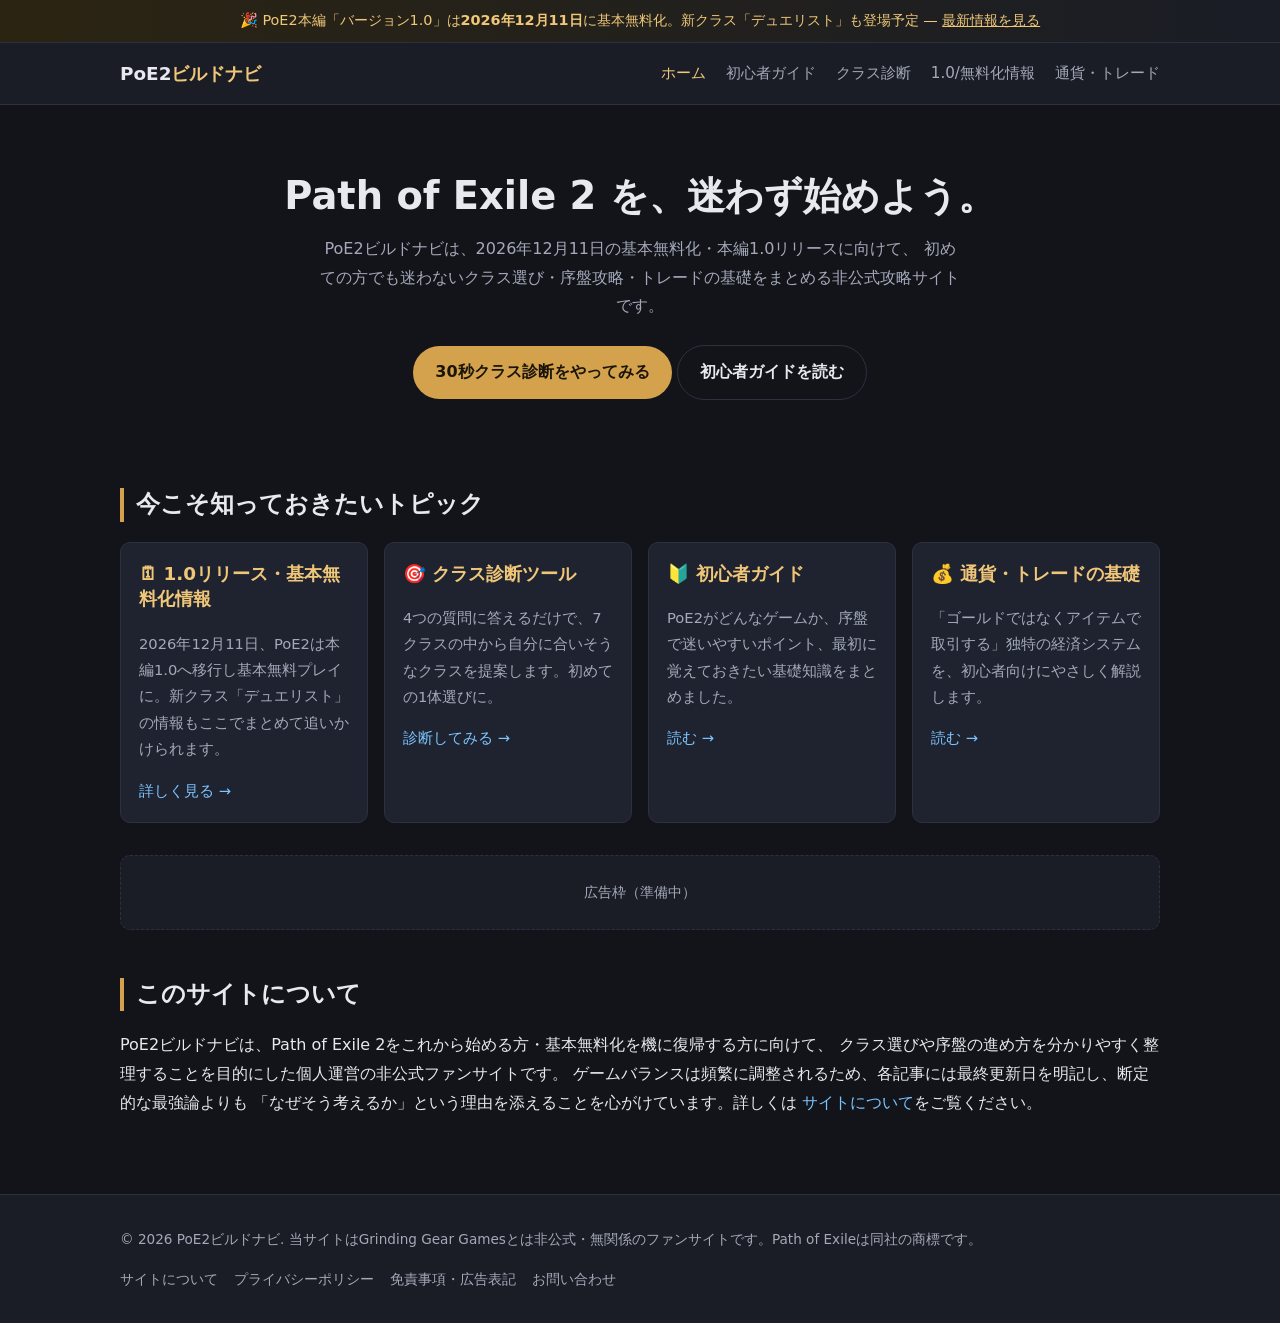
==== index.html @ a137e6c0 "Launch PoE2ビルドナビ: initial static site (MVP) Empty repo initialized as the company's sole/primary ven" ====
<!DOCTYPE html>
<html lang="ja">
<head>
<meta charset="UTF-8">
<meta name="viewport" content="width=device-width, initial-scale=1.0">
<title>PoE2ビルドナビ | Path of Exile 2 初心者ガイド・クラス診断</title>
<meta name="description" content="Path of Exile 2（PoE2）の初心者向け攻略サイト。2026年12月11日の基本無料アップデート情報、クラス診断ツール、通貨・トレードの基礎をわかりやすく解説します。">
<link rel="canonical" href="/">
<meta property="og:type" content="website">
<meta property="og:title" content="PoE2ビルドナビ | Path of Exile 2 初心者ガイド・クラス診断">
<meta property="og:description" content="PoE2の初心者向け攻略サイト。1.0/基本無料化アップデート情報、クラス診断、通貨・トレード解説。">
<meta property="og:url" content="/">
<meta name="twitter:card" content="summary">
<link rel="icon" href="/assets/favicon.svg" type="image/svg+xml">
<link rel="stylesheet" href="/assets/css/style.css">
<script type="application/ld+json">
{
  "@context": "https://schema.org",
  "@type": "WebSite",
  "name": "PoE2ビルドナビ",
  "url": "/",
  "description": "Path of Exile 2の初心者向け攻略サイト。クラス診断、初心者ガイド、通貨・トレード解説、1.0/基本無料化情報を掲載。"
}
</script>
</head>
<body>

<div class="countdown-banner">
  🎉 PoE2本編「バージョン1.0」は<strong>2026年12月11日</strong>に基本無料化。新クラス「デュエリスト」も登場予定 —
  <a href="/guides/version-1-0.html">最新情報を見る</a>
</div>
<header class="site-header">
  <div class="container">
    <a href="/" class="logo">PoE2<span>ビルドナビ</span></a>
    <button class="nav-toggle" aria-label="メニュー" aria-expanded="false">☰</button>
    <nav class="main-nav">
      <ul>
        <li><a href="/">ホーム</a></li>
        <li><a href="/guides/beginner.html">初心者ガイド</a></li>
        <li><a href="/classes/index.html">クラス診断</a></li>
        <li><a href="/guides/version-1-0.html">1.0/無料化情報</a></li>
        <li><a href="/guides/currency-trading.html">通貨・トレード</a></li>
      </ul>
    </nav>
  </div>
</header>

<main>
  <section class="hero container">
    <h1>Path of Exile 2 を、迷わず始めよう。</h1>
    <p class="lead">
      PoE2ビルドナビは、2026年12月11日の基本無料化・本編1.0リリースに向けて、
      初めての方でも迷わないクラス選び・序盤攻略・トレードの基礎をまとめる非公式攻略サイトです。
    </p>
    <a class="btn" href="/classes/index.html">30秒クラス診断をやってみる</a>
    <a class="btn secondary" href="/guides/beginner.html">初心者ガイドを読む</a>
  </section>

  <section class="container">
    <h2>今こそ知っておきたいトピック</h2>
    <div class="card-grid">
      <div class="card">
        <h3>🗓 1.0リリース・基本無料化情報</h3>
        <p>2026年12月11日、PoE2は本編1.0へ移行し基本無料プレイに。新クラス「デュエリスト」の情報もここでまとめて追いかけられます。</p>
        <p><a href="/guides/version-1-0.html">詳しく見る →</a></p>
      </div>
      <div class="card">
        <h3>🎯 クラス診断ツール</h3>
        <p>4つの質問に答えるだけで、7クラスの中から自分に合いそうなクラスを提案します。初めての1体選びに。</p>
        <p><a href="/classes/index.html">診断してみる →</a></p>
      </div>
      <div class="card">
        <h3>🔰 初心者ガイド</h3>
        <p>PoE2がどんなゲームか、序盤で迷いやすいポイント、最初に覚えておきたい基礎知識をまとめました。</p>
        <p><a href="/guides/beginner.html">読む →</a></p>
      </div>
      <div class="card">
        <h3>💰 通貨・トレードの基礎</h3>
        <p>「ゴールドではなくアイテムで取引する」独特の経済システムを、初心者向けにやさしく解説します。</p>
        <p><a href="/guides/currency-trading.html">読む →</a></p>
      </div>
    </div>
  </section>

  <div class="container">
    <div class="ad-slot">広告枠（準備中）</div>
  </div>

  <section class="container">
    <h2>このサイトについて</h2>
    <p>
      PoE2ビルドナビは、Path of Exile 2をこれから始める方・基本無料化を機に復帰する方に向けて、
      クラス選びや序盤の進め方を分かりやすく整理することを目的にした個人運営の非公式ファンサイトです。
      ゲームバランスは頻繁に調整されるため、各記事には最終更新日を明記し、断定的な最強論よりも
      「なぜそう考えるか」という理由を添えることを心がけています。詳しくは
      <a href="/about.html">サイトについて</a>をご覧ください。
    </p>
  </section>
</main>

<footer class="site-footer">
  <div class="container">
    <div>&copy; 2026 PoE2ビルドナビ. 当サイトはGrinding Gear Gamesとは非公式・無関係のファンサイトです。Path of Exileは同社の商標です。</div>
    <div class="footer-links">
      <a href="/about.html">サイトについて</a>
      <a href="/privacy.html">プライバシーポリシー</a>
      <a href="/disclaimer.html">免責事項・広告表記</a>
      <a href="/contact.html">お問い合わせ</a>
    </div>
  </div>
</footer>
<script src="/assets/js/main.js"></script>
</body>
</html>
---- assets/css/style.css ----
/* PoE2 Build Navi JP - base stylesheet */
:root {
  --bg: #12141a;
  --bg-alt: #1a1d26;
  --card: #1f2330;
  --border: #2c3140;
  --text: #e7e9ee;
  --text-dim: #a3a9b8;
  --accent: #d4a24c;
  --accent-strong: #f0c778;
  --link: #7cc4ff;
  --danger: #e3665c;
  --radius: 10px;
  --maxw: 1080px;
}

* { box-sizing: border-box; }

html { scroll-behavior: smooth; }

body {
  margin: 0;
  background: var(--bg);
  color: var(--text);
  font-family: "Hiragino Kaku Gothic ProN", "Yu Gothic", "Noto Sans JP", system-ui, -apple-system, sans-serif;
  line-height: 1.8;
}

a { color: var(--link); text-decoration: none; }
a:hover { text-decoration: underline; }

img { max-width: 100%; }

.container {
  max-width: var(--maxw);
  margin: 0 auto;
  padding: 0 20px;
}

/* Header */
.site-header {
  background: var(--bg-alt);
  border-bottom: 1px solid var(--border);
  position: sticky;
  top: 0;
  z-index: 50;
}
.site-header .container {
  display: flex;
  align-items: center;
  justify-content: space-between;
  padding-top: 14px;
  padding-bottom: 14px;
  gap: 16px;
}
.logo {
  font-weight: 700;
  font-size: 1.15rem;
  color: var(--text);
  white-space: nowrap;
}
.logo span { color: var(--accent-strong); }

.nav-toggle {
  display: none;
  background: none;
  border: 1px solid var(--border);
  color: var(--text);
  border-radius: 6px;
  padding: 6px 10px;
  font-size: 1rem;
  cursor: pointer;
}

.main-nav ul {
  list-style: none;
  display: flex;
  gap: 20px;
  margin: 0;
  padding: 0;
  flex-wrap: wrap;
}
.main-nav a {
  color: var(--text-dim);
  font-size: 0.95rem;
}
.main-nav a:hover, .main-nav a.active { color: var(--accent-strong); }

/* Hero / countdown banner */
.countdown-banner {
  background: linear-gradient(90deg, #2b2412, #1a1d26);
  border-bottom: 1px solid var(--border);
  color: var(--accent-strong);
  font-size: 0.9rem;
  text-align: center;
  padding: 8px 12px;
}
.countdown-banner a { color: var(--accent-strong); text-decoration: underline; }

.hero {
  padding: 56px 0 40px;
  text-align: center;
}
.hero h1 {
  font-size: clamp(1.6rem, 4vw, 2.4rem);
  margin: 0 0 12px;
}
.hero p.lead {
  color: var(--text-dim);
  max-width: 640px;
  margin: 0 auto 24px;
}

.btn {
  display: inline-block;
  background: var(--accent);
  color: #1a1508;
  font-weight: 700;
  padding: 12px 22px;
  border-radius: 999px;
  border: none;
  cursor: pointer;
  font-size: 1rem;
}
.btn:hover { background: var(--accent-strong); text-decoration: none; }
.btn.secondary {
  background: transparent;
  border: 1px solid var(--border);
  color: var(--text);
}

/* Content sections */
main { padding: 8px 0 60px; }

section { margin: 40px 0; }

h1, h2, h3 { line-height: 1.4; }
h2 {
  font-size: 1.5rem;
  border-left: 4px solid var(--accent);
  padding-left: 12px;
  margin-top: 48px;
}
h3 { font-size: 1.15rem; color: var(--accent-strong); }

.card-grid {
  display: grid;
  grid-template-columns: repeat(auto-fill, minmax(220px, 1fr));
  gap: 16px;
  margin-top: 20px;
}
.card {
  background: var(--card);
  border: 1px solid var(--border);
  border-radius: var(--radius);
  padding: 18px;
}
.card h3 { margin-top: 0; }
.card p { color: var(--text-dim); font-size: 0.92rem; margin-bottom: 0; }

table {
  width: 100%;
  border-collapse: collapse;
  margin: 20px 0;
  font-size: 0.95rem;
}
th, td {
  border: 1px solid var(--border);
  padding: 10px 12px;
  text-align: left;
}
th { background: var(--bg-alt); color: var(--accent-strong); }
tr:nth-child(even) td { background: rgba(255,255,255,0.02); }

.note {
  background: var(--bg-alt);
  border: 1px solid var(--border);
  border-left: 4px solid var(--link);
  padding: 14px 16px;
  border-radius: 6px;
  font-size: 0.92rem;
  color: var(--text-dim);
}
.note.warn { border-left-color: var(--danger); }
.note strong { color: var(--text); }

.ad-slot {
  background: var(--bg-alt);
  border: 1px dashed var(--border);
  border-radius: var(--radius);
  padding: 24px;
  text-align: center;
  color: var(--text-dim);
  font-size: 0.85rem;
  margin: 32px 0;
}

.breadcrumb {
  font-size: 0.85rem;
  color: var(--text-dim);
  margin: 18px 0 0;
}
.breadcrumb a { color: var(--text-dim); }

/* Diagnosis quiz */
.quiz-card {
  background: var(--card);
  border: 1px solid var(--border);
  border-radius: var(--radius);
  padding: 24px;
  margin-top: 24px;
}
.quiz-q { margin-bottom: 22px; }
.quiz-q p.q-title { font-weight: 700; margin-bottom: 10px; }
.quiz-q label {
  display: block;
  background: var(--bg-alt);
  border: 1px solid var(--border);
  border-radius: 8px;
  padding: 10px 14px;
  margin-bottom: 8px;
  cursor: pointer;
}
.quiz-q label:hover { border-color: var(--accent); }
.quiz-q input { margin-right: 8px; }
#quiz-result {
  margin-top: 20px;
  padding: 20px;
  border-radius: var(--radius);
  background: var(--bg-alt);
  border: 1px solid var(--accent);
  display: none;
}
#quiz-result.show { display: block; }
#quiz-result h3 { margin-top: 0; }

/* Footer */
.site-footer {
  background: var(--bg-alt);
  border-top: 1px solid var(--border);
  padding: 32px 0;
  color: var(--text-dim);
  font-size: 0.85rem;
}
.site-footer .container {
  display: flex;
  flex-wrap: wrap;
  justify-content: space-between;
  gap: 16px;
}
.footer-links { display: flex; gap: 16px; flex-wrap: wrap; }
.footer-links a { color: var(--text-dim); }

@media (max-width: 720px) {
  .nav-toggle { display: block; }
  .main-nav {
    display: none;
    width: 100%;
    order: 3;
  }
  .main-nav.open { display: block; }
  .main-nav ul { flex-direction: column; gap: 4px; padding: 12px 0; }
  .site-header .container { flex-wrap: wrap; }
}
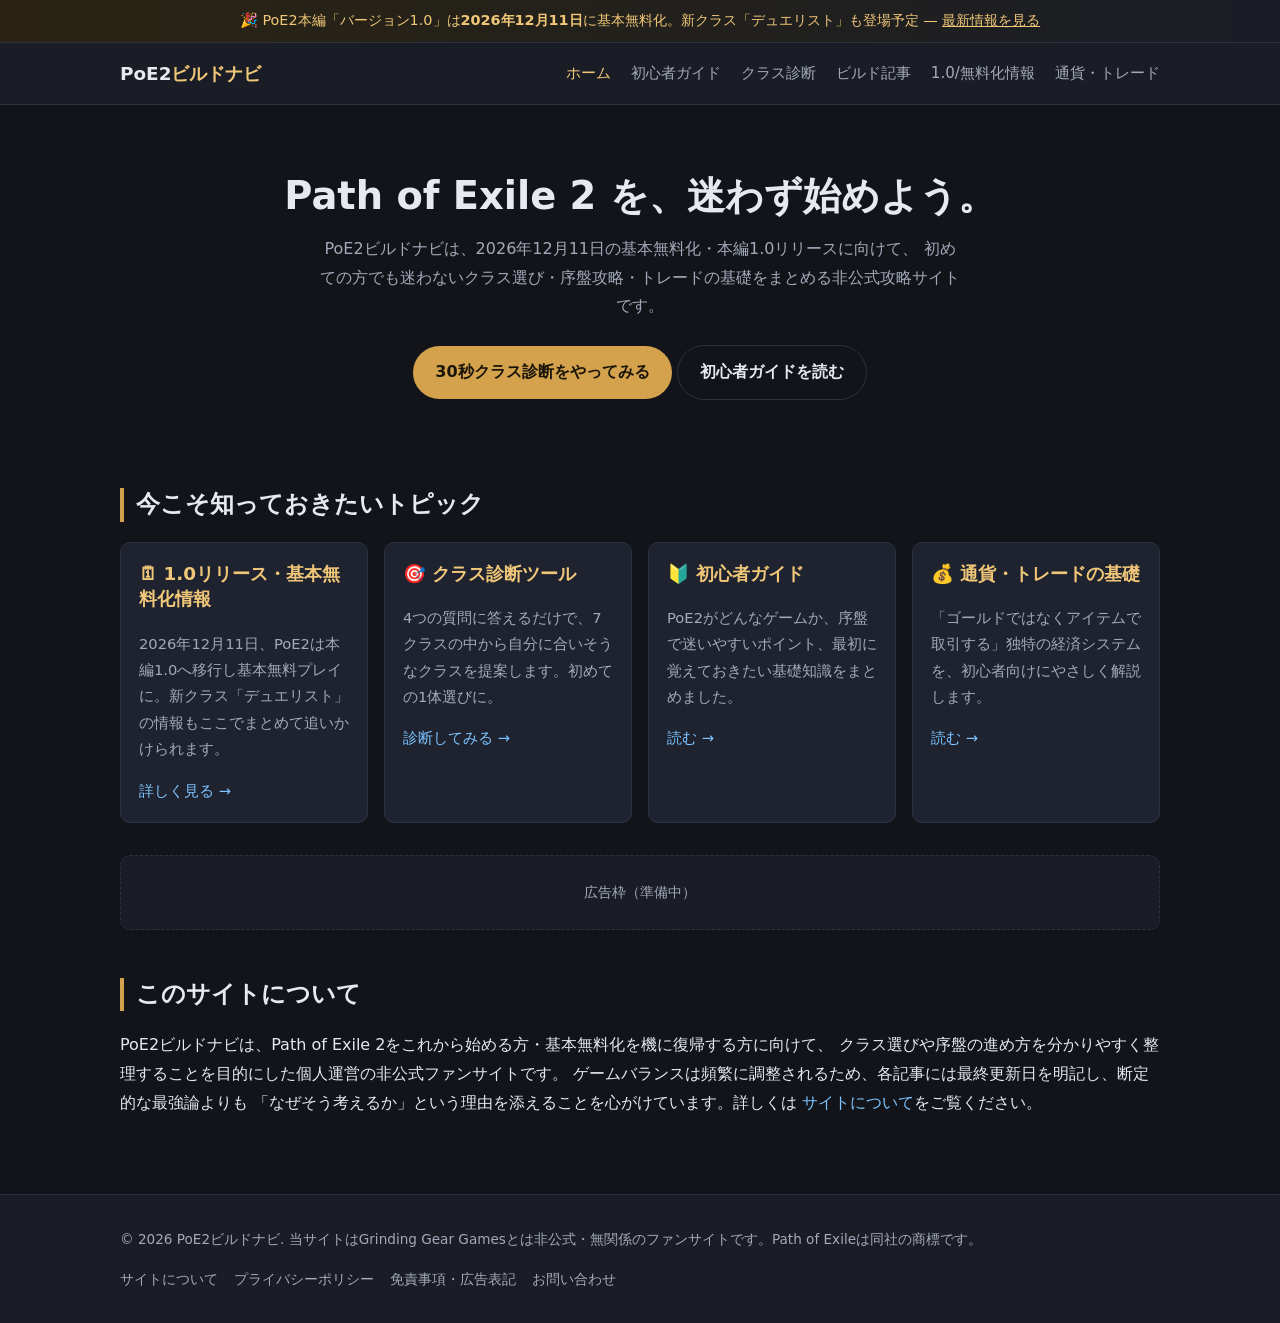
==== commit 727649ca: "Add build-article automation and affiliate scaffolding, finalize contact page - Finalize contact.htm" ====
--- a/index.html
+++ b/index.html
@@ -38,6 +38,7 @@
         <li><a href="/">ホーム</a></li>
         <li><a href="/guides/beginner.html">初心者ガイド</a></li>
         <li><a href="/classes/index.html">クラス診断</a></li>
+        <li><a href="/guides/builds/index.html">ビルド記事</a></li>
         <li><a href="/guides/version-1-0.html">1.0/無料化情報</a></li>
         <li><a href="/guides/currency-trading.html">通貨・トレード</a></li>
       </ul>
